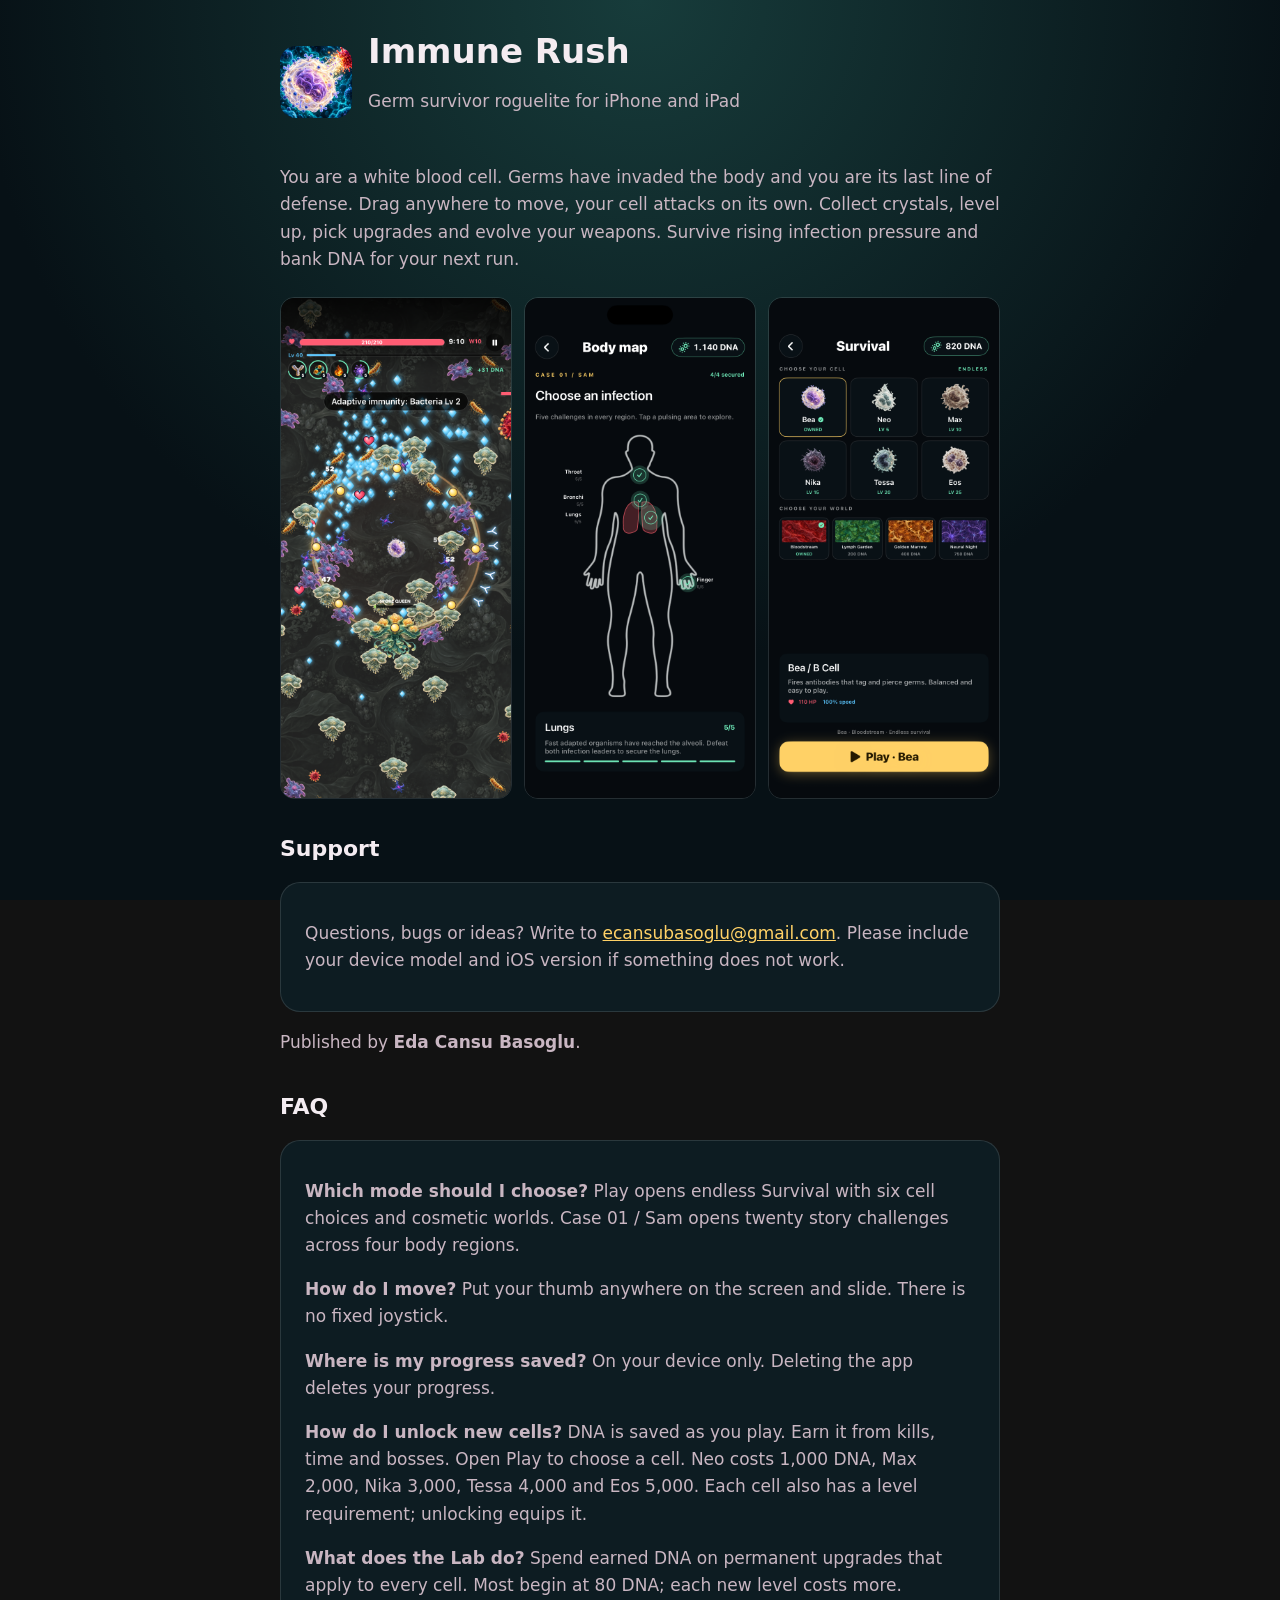
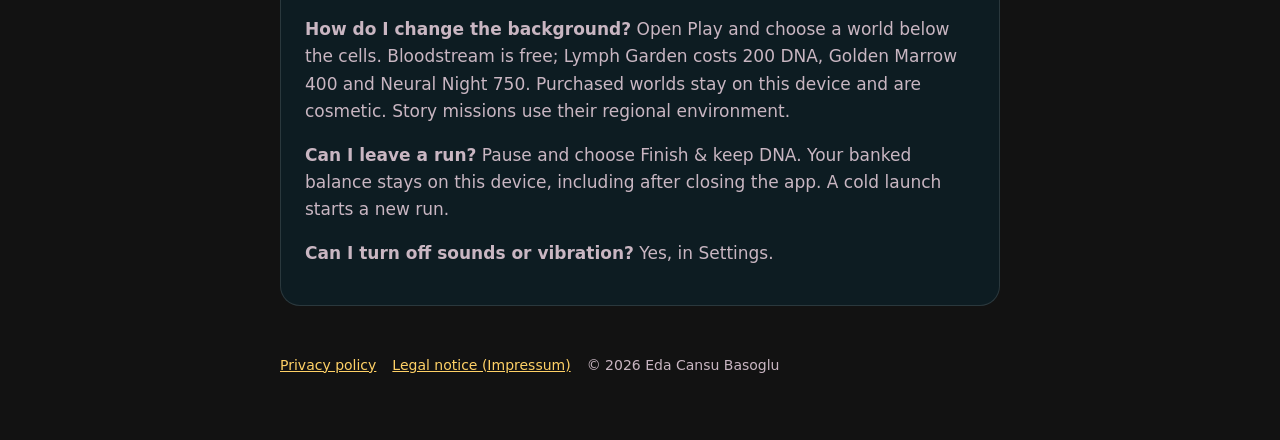
==== immunerush/index.html @ 6c7eabe4 "Publish Immune Rush support, privacy and publisher contact pages" ====
<!doctype html>
<html lang="en">
<head>
  <meta charset="utf-8">
  <meta name="viewport" content="width=device-width, initial-scale=1, viewport-fit=cover">
  <title>Immune Rush – Support</title>
  <meta name="description" content="Immune Rush: survive rising infection, evolve your weapons and bank DNA for new cells, upgrades and biological arenas.">
  <link rel="stylesheet" href="style.css">
</head>
<body>
<main>
  <header>
    <img src="icon.png" alt="Immune Rush app icon">
    <div>
      <h1>Immune Rush</h1>
      <p>Germ survivor roguelite for iPhone and iPad</p>
    </div>
  </header>

  <p>You are a white blood cell. Germs have invaded the body and you are its last line of defense.
  Drag anywhere to move, your cell attacks on its own. Collect crystals, level up, pick upgrades and
  evolve your weapons. Survive rising infection pressure and bank DNA for your next run.</p>

  <div class="shots">
    <img src="screenshots/01-gameplay.png" alt="Gameplay: the hero cell surrounded by germs">
    <img src="screenshots/02-challenge.png" alt="Case 01 body map with the lungs highlighted">
    <img src="screenshots/03-cells.png" alt="The Survival cell and world selection">
  </div>

  <h2>Support</h2>
  <div class="card">
    <p>Questions, bugs or ideas? Write to
      <a href="mailto:ecansubasoglu@gmail.com">ecansubasoglu@gmail.com</a>.
      Please include your device model and iOS version if something does not work.</p>
  </div>

  <p>Published by <strong>Eda Cansu Basoglu</strong>.</p>

  <h2>FAQ</h2>
  <div class="card">
    <p><strong>Which mode should I choose?</strong> Play opens endless Survival with six cell choices and cosmetic worlds. Case 01 / Sam opens twenty story challenges across four body regions.</p>
    <p><strong>How do I move?</strong> Put your thumb anywhere on the screen and slide. There is no fixed joystick.</p>
    <p><strong>Where is my progress saved?</strong> On your device only. Deleting the app deletes your progress.</p>
    <p><strong>How do I unlock new cells?</strong> DNA is saved as you play. Earn it from kills, time and bosses. Open Play to choose a cell. Neo costs 1,000 DNA, Max 2,000, Nika 3,000, Tessa 4,000 and Eos 5,000. Each cell also has a level requirement; unlocking equips it.</p>
    <p><strong>What does the Lab do?</strong> Spend earned DNA on permanent upgrades that apply to every cell. Most begin at 80 DNA; each new level costs more.</p>
    <p><strong>How do I change the background?</strong> Open Play and choose a world below the cells. Bloodstream is free; Lymph Garden costs 200 DNA, Golden Marrow 400 and Neural Night 750. Purchased worlds stay on this device and are cosmetic. Story missions use their regional environment.</p>
    <p><strong>Can I leave a run?</strong> Pause and choose Finish &amp; keep DNA. Your banked balance stays on this device, including after closing the app. A cold launch starts a new run.</p>
    <p><strong>Can I turn off sounds or vibration?</strong> Yes, in Settings.</p>
  </div>

  <footer>
    <a href="privacy.html">Privacy policy</a>
    <a href="impressum.html">Legal notice (Impressum)</a>
    <span>© 2026 Eda Cansu Basoglu</span>
  </footer>
</main>
</body>
</html>
---- immunerush/style.css ----
:root {
  --bg: #071116;
  --panel: #0d1c22;
  --text: #f4ecf1;
  --muted: #c9b6c2;
  --accent: #ffd166;
  --line: rgba(255, 255, 255, 0.12);
  color-scheme: dark;
}
* { box-sizing: border-box; }
body {
  margin: 0;
  background: radial-gradient(circle at 50% 0%, #173c3b 0%, var(--bg) 60%) fixed;
  color: var(--text);
  font-family: ui-rounded, "SF Pro Rounded", system-ui, -apple-system, "Segoe UI", sans-serif;
  font-size: 17px;
  line-height: 1.6;
  padding: 32px max(16px, env(safe-area-inset-left)) 64px max(16px, env(safe-area-inset-right));
}
main { max-width: 720px; margin: 0 auto; }
header { display: flex; align-items: center; gap: 16px; margin-bottom: 32px; }
header img { width: 72px; height: 72px; border-radius: 16px; }
header a { color: inherit; text-decoration: none; }
h1 { font-size: 34px; line-height: 1.15; margin: 0; }
h2 { font-size: 22px; margin: 32px 0 8px; }
p, li { color: var(--muted); }
a { color: var(--accent); }
.card { background: var(--panel); border: 1px solid var(--line); border-radius: 20px; padding: 20px 24px; margin: 16px 0; }
.shots { display: grid; grid-template-columns: repeat(auto-fit, minmax(150px, 1fr)); gap: 12px; margin: 24px 0; }
.shots img { width: 100%; border-radius: 14px; border: 1px solid var(--line); }
footer { margin-top: 48px; font-size: 14px; color: var(--muted); display: flex; gap: 16px; flex-wrap: wrap; }
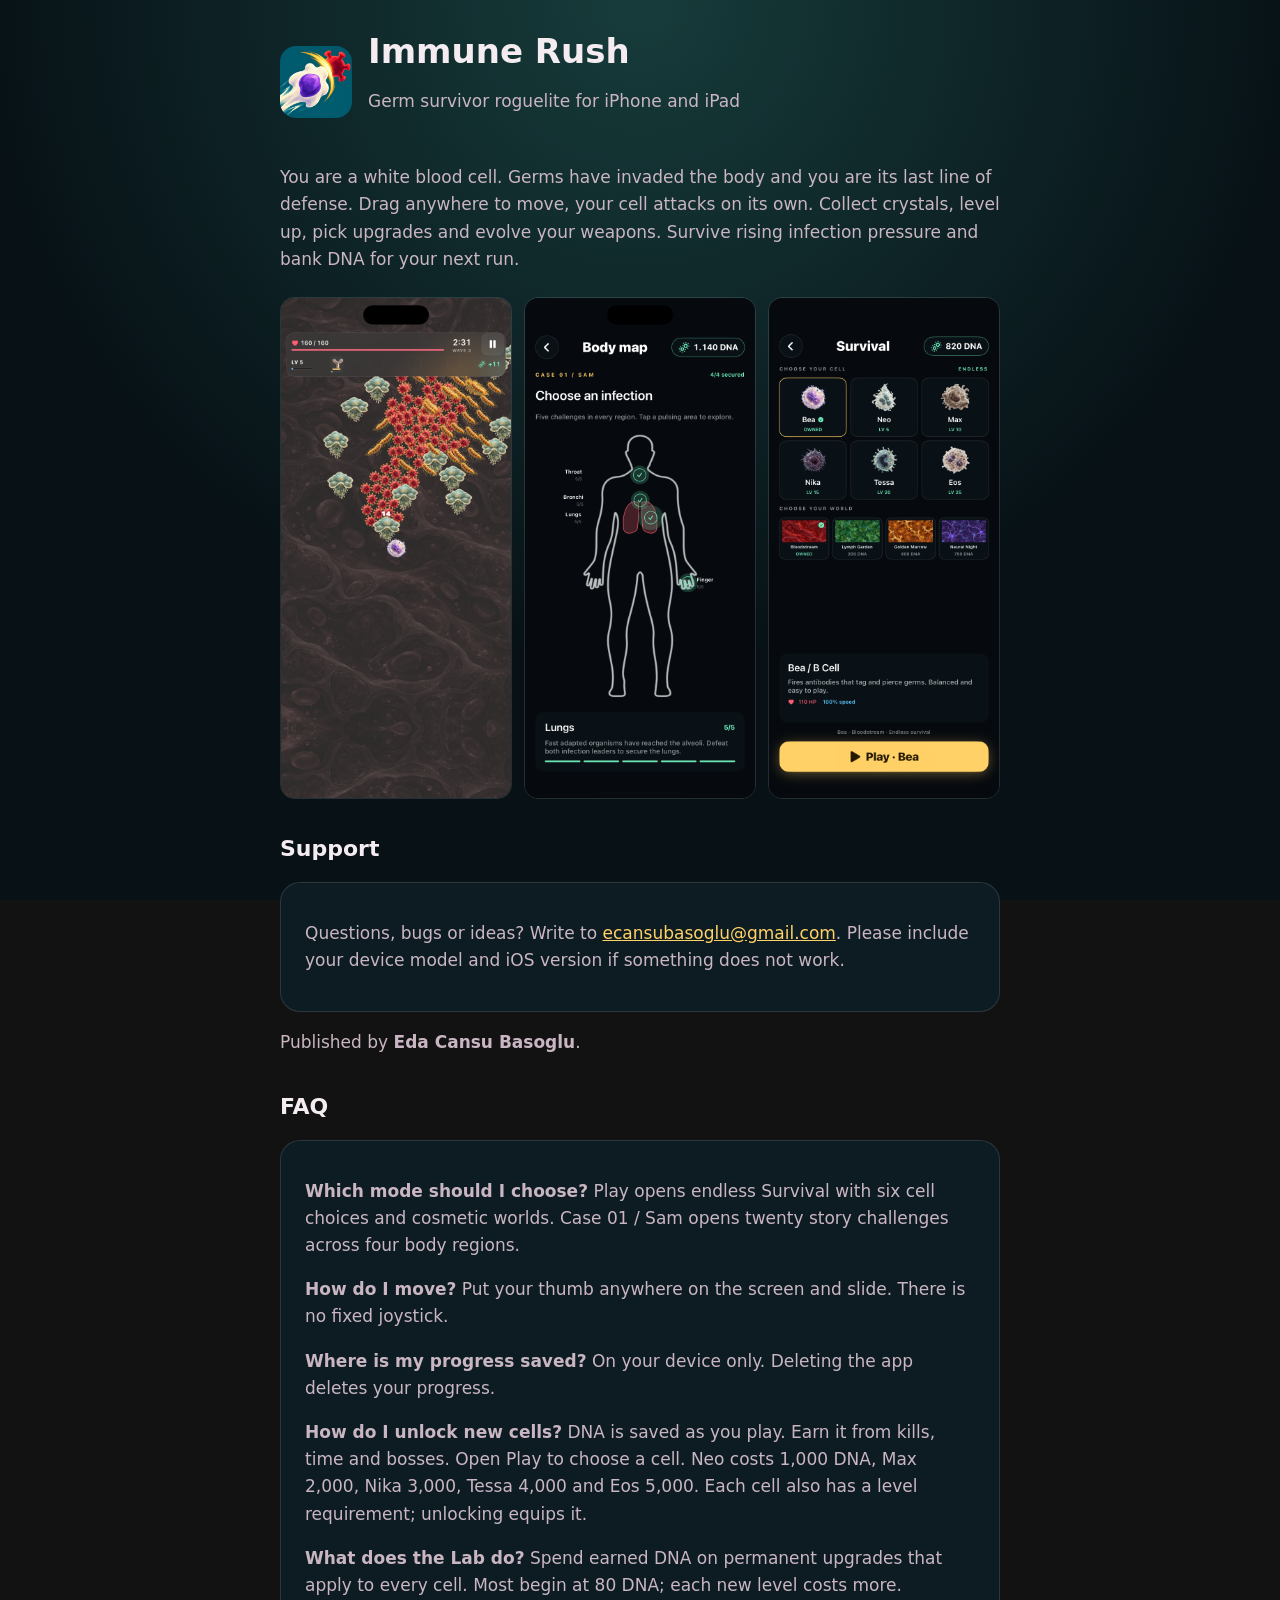
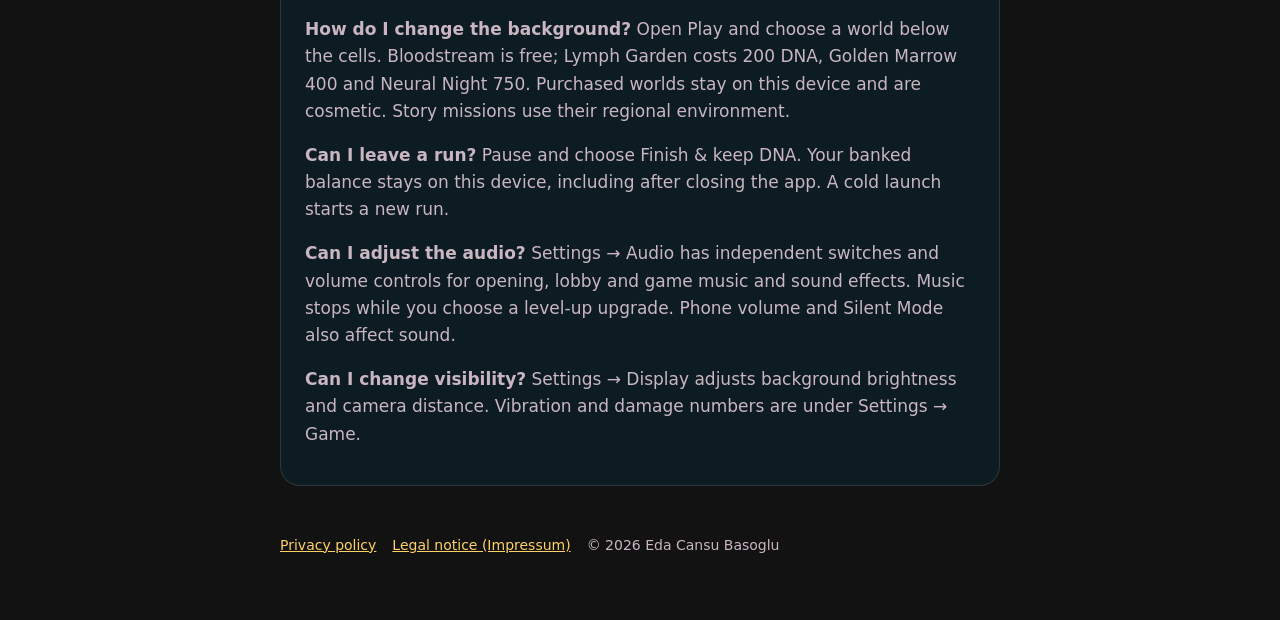
==== commit 7a93e38b: "Refresh Immune Rush support visuals and settings guidance" ====
--- a/immunerush/index.html
+++ b/immunerush/index.html
@@ -23,7 +23,7 @@
 
   <div class="shots">
     <img src="screenshots/01-gameplay.png" alt="Gameplay: the hero cell surrounded by germs">
-    <img src="screenshots/02-challenge.png" alt="Case 01 body map with the lungs highlighted">
+    <img src="screenshots/02-challenge.png" alt="Case 01 body map showing completed regional challenges">
     <img src="screenshots/03-cells.png" alt="The Survival cell and world selection">
   </div>
 
@@ -45,7 +45,8 @@
     <p><strong>What does the Lab do?</strong> Spend earned DNA on permanent upgrades that apply to every cell. Most begin at 80 DNA; each new level costs more.</p>
     <p><strong>How do I change the background?</strong> Open Play and choose a world below the cells. Bloodstream is free; Lymph Garden costs 200 DNA, Golden Marrow 400 and Neural Night 750. Purchased worlds stay on this device and are cosmetic. Story missions use their regional environment.</p>
     <p><strong>Can I leave a run?</strong> Pause and choose Finish &amp; keep DNA. Your banked balance stays on this device, including after closing the app. A cold launch starts a new run.</p>
-    <p><strong>Can I turn off sounds or vibration?</strong> Yes, in Settings.</p>
+    <p><strong>Can I adjust the audio?</strong> Settings → Audio has independent switches and volume controls for opening, lobby and game music and sound effects. Music stops while you choose a level-up upgrade. Phone volume and Silent Mode also affect sound.</p>
+    <p><strong>Can I change visibility?</strong> Settings → Display adjusts background brightness and camera distance. Vibration and damage numbers are under Settings → Game.</p>
   </div>
 
   <footer>
